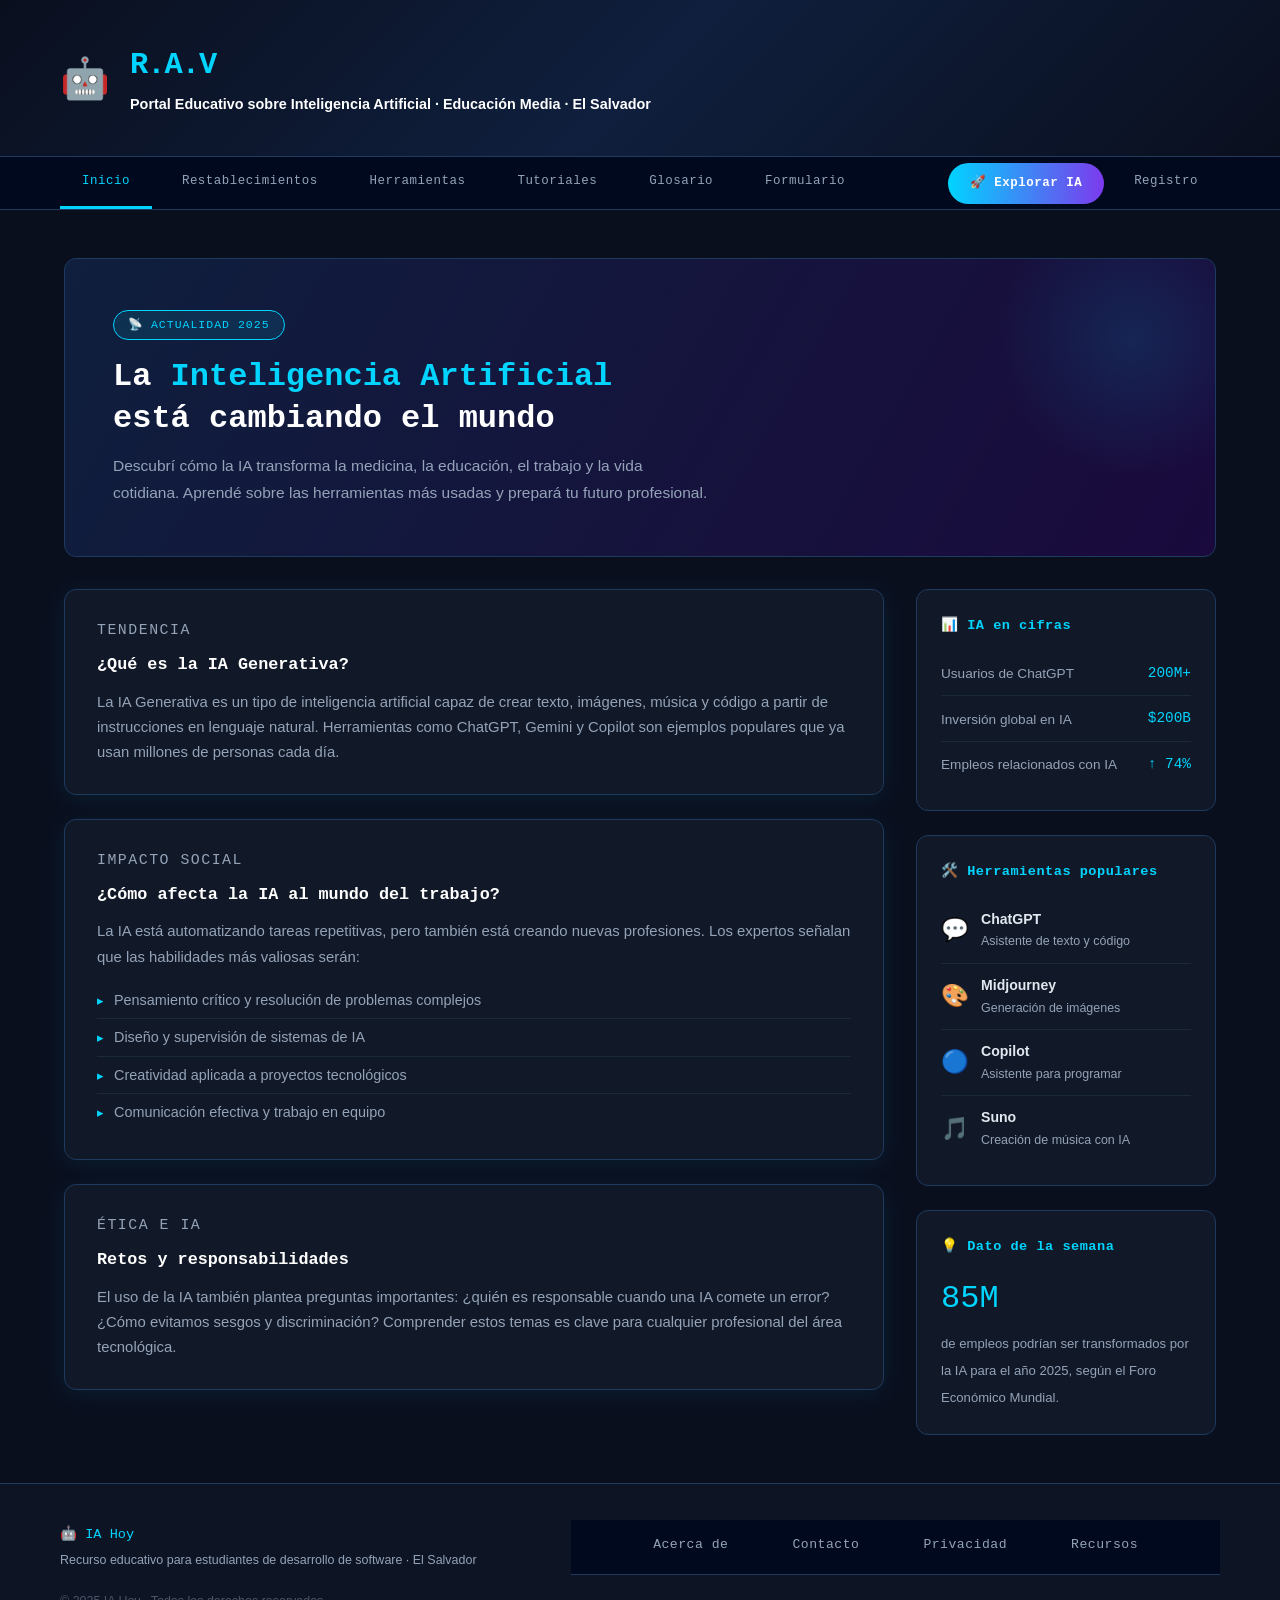
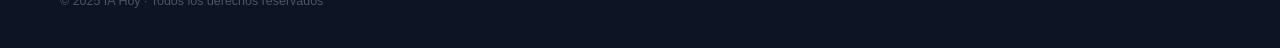
==== index.html @ 8878a4ad "Rename main.html to index.html" ====
<!DOCTYPE html>
<html lang="es">
<head>
<meta charset="UTF-8">
<meta name="viewport" content="width=device-width, initial-scale=1.0">
<title>Inicio · R.A.V</title>
<link rel="stylesheet" href="style.css">
<link rel="icon" href="icons/Icon-IA.png">
</head>
<body>

  <header>
    <div class="header-icono">🤖</div>
    <div>
      <h1>R.A.V</h1>
      <p>Portal Educativo sobre Inteligencia Artificial · Educación Media · El Salvador</p>
    </div>
  </header>


  <nav>
    <a href="main.html" class="activo">Inicio</a>
    <a href="noticias.html">Restablecimientos</a>
    <a href="Herramientas.html">Herramientas</a>
    <a href="#">Tutoriales</a>
    <a href="#">Glosario</a>
    <a href="formulario.html">Formulario</a>
    <a href="ExplorarIA.html" class="btn-especial">🚀 Explorar IA</a>
    <a href="Registro.html">Registro</a>
  </nav>

  <div class="contenedor">

    <section class="hero">
      <span class="hero-badge">📡 ACTUALIDAD 2025</span>
      <h2>La <span>Inteligencia Artificial</span><br />está cambiando el mundo</h2>
      <p>Descubrí cómo la IA transforma la medicina, la educación, el trabajo y la vida cotidiana. Aprendé sobre las herramientas más usadas y prepará tu futuro profesional.</p>
    </section>

    <main>

      <article class="card">
        <p class="card-tag">Tendencia</p>
        <h3>¿Qué es la IA Generativa?</h3>
        <p>La IA Generativa es un tipo de inteligencia artificial capaz de crear texto, imágenes, música y código a partir de instrucciones en lenguaje natural. Herramientas como ChatGPT, Gemini y Copilot son ejemplos populares que ya usan millones de personas cada día.</p>
      </article>

      <article class="card">
        <p class="card-tag">Impacto Social</p>
        <h3>¿Cómo afecta la IA al mundo del trabajo?</h3>
        <p>La IA está automatizando tareas repetitivas, pero también está creando nuevas profesiones. Los expertos señalan que las habilidades más valiosas serán:</p>
        <ul class="card-lista">
          <li>Pensamiento crítico y resolución de problemas complejos</li>
          <li>Diseño y supervisión de sistemas de IA</li>
          <li>Creatividad aplicada a proyectos tecnológicos</li>
          <li>Comunicación efectiva y trabajo en equipo</li>
        </ul>
      </article>

      <article class="card">
        <p class="card-tag">Ética e IA</p>
        <h3>Retos y responsabilidades</h3>
        <p>El uso de la IA también plantea preguntas importantes: ¿quién es responsable cuando una IA comete un error? ¿Cómo evitamos sesgos y discriminación? Comprender estos temas es clave para cualquier profesional del área tecnológica.</p>
      </article>

    </main>

    <aside>

      <div class="aside-card">
        <h4>📊 IA en cifras</h4>
        <div class="stat-item">
          <span class="stat-label">Usuarios de ChatGPT</span>
          <span class="stat-valor">200M+</span>
        </div>
        <div class="stat-item">
          <span class="stat-label">Inversión global en IA</span>
          <span class="stat-valor">$200B</span>
        </div>
        <div class="stat-item">
          <span class="stat-label">Empleos relacionados con IA</span>
          <span class="stat-valor">↑ 74%</span>
        </div>
      </div>

      <div class="aside-card">
        <h4>🛠️ Herramientas populares</h4>
        <div class="herramienta-item">
          <span class="herramienta-icono">💬</span>
          <div>
            <div class="herramienta-nombre">ChatGPT</div>
            <div class="herramienta-desc">Asistente de texto y código</div>
          </div>
        </div>
        <div class="herramienta-item">
          <span class="herramienta-icono">🎨</span>
          <div>
            <div class="herramienta-nombre">Midjourney</div>
            <div class="herramienta-desc">Generación de imágenes</div>
          </div>
        </div>
        <div class="herramienta-item">
          <span class="herramienta-icono">🔵</span>
          <div>
            <div class="herramienta-nombre">Copilot</div>
            <div class="herramienta-desc">Asistente para programar</div>
          </div>
        </div>
        <div class="herramienta-item">
          <span class="herramienta-icono">🎵</span>
          <div>
            <div class="herramienta-nombre">Suno</div>
            <div class="herramienta-desc">Creación de música con IA</div>
          </div>
        </div>
      </div>

      <div class="aside-card">
        <h4>💡 Dato de la semana</h4>
        <span class="dato-grande">85M</span>
        <span class="dato-desc">de empleos podrían ser transformados por la IA para el año 2025, según el Foro Económico Mundial.</span>
      </div>

    </aside>

  </div><footer>
    <div class="footer-marca">
      🤖 IA Hoy
      <span>Recurso educativo para estudiantes de desarrollo de software · El Salvador</span>
    </div>
    <nav class="footer-links">
      <a href="#">Acerca de</a>
      <a href="#">Contacto</a>
      <a href="#">Privacidad</a>
      <a href="#">Recursos</a>
    </nav>
    <p class="footer-copy">&copy; 2025 IA Hoy · Todos los derechos reservados</p>
  </footer>

</body>
</html>
---- style.css ----
/* === VARIABLES Y RESET === */
:root {
  --color-fondo: #0a0f1e;
  --color-card: #111827;
  --color-borde: #1e3a5f;
  --color-acento: #00d4ff;
  --color-acento2: #7c3aed;
  --color-texto: #e2e8f0;
  --color-suave: #94a3b8;
  --fuente-titulo: 'Space Mono', monospace;
  --fuente-cuerpo: 'Sora', sans-serif;
  --radio: 12px;
  --sombra: 0 4px 24px rgba(0, 212, 255, 0.08);
}

* {
  margin: 0;
  padding: 0;
  box-sizing: border-box;
}

body {
  background-color: var(--color-fondo);
  color: var(--color-texto);
  font-family: var(--fuente-cuerpo);
  font-size: 16px;
  line-height: 1.7;
}

/* === HEADER === */
header {
  background: linear-gradient(135deg, #0a0f1e 0%, #0f1f3d 50%, #0a0f1e 100%);
  border-bottom: 1px solid var(--color-borde);
  padding: 40px 60px;
  display: flex;
  align-items: center;
  gap: 20px;
  animation: fadeDown 0.7s ease both;
}

.header-icono {
  font-size: 2.5rem;
  animation: pulso 2.5s infinite ease-in-out;
}

@keyframes pulso {
  0%, 100% { transform: scale(1); }
  50% { transform: scale(1.12); }
}

header h1 {
  font-family: var(--fuente-titulo);
  font-size: 1.9rem;
  color: var(--color-acento);
  letter-spacing: -1px;
}

header p {
  color: #ffffff;
  font-size: 0.9rem;
  font-weight: 700;
}

/* === NAV === */
nav {
  background-color: #01091f;
  border-bottom: 1px solid var(--color-borde);
  padding: 0 60px;
  display: flex;
  gap: 8px;
  align-items: center;
  animation: fadeDown 0.8s ease 0.1s both;
}

nav a {
  display: inline-block;
  padding: 14px 22px;
  text-decoration: none;
  color: var(--color-suave);
  font-family: var(--fuente-titulo);
  font-size: 0.78rem;
  letter-spacing: 0.5px;
  transition: color 0.3s, border-bottom 0.3s;
  border-bottom: 3px solid transparent;
}

nav a:hover,
nav a.activo {
  color: #00d4ff;
  border-bottom: 3px solid var(--color-acento);
}

nav a.btn-especial {
  margin-left: auto;
  background: linear-gradient(90deg, var(--color-acento), var(--color-acento2));
  color: #fff;
  border-radius: 30px;
  border-bottom: none;
  padding: 10px 22px;
  font-weight: 700;
  transition: opacity 0.3s, transform 0.2s;
}

nav a.btn-especial:hover {
  opacity: 0.85;
  transform: translateY(-1px);
  border-bottom: none;
}

/* === LAYOUT PRINCIPAL === */
.contenedor {
  max-width: 1200px;
  margin: 0 auto;
  padding: 48px 24px;
  display: grid;
  grid-template-columns: 1fr 300px;
  grid-template-rows: auto auto;
  gap: 32px;
}

/* === HERO / BANNER === */
.hero {
  grid-column: 1 / -1;
  background: linear-gradient(120deg, #0f1f3d, #1a0a3d);
  border: 1px solid var(--color-borde);
  border-radius: var(--radio);
  padding: 50px 48px;
  position: relative;
  overflow: hidden;
  animation: fadeUp 0.7s ease 0.2s both;
}

.hero::before {
  content: '';
  position: absolute;
  top: -60px;
  right: -60px;
  width: 280px;
  height: 280px;
  background: radial-gradient(circle, rgba(0,212,255,0.12), transparent 70%);
  border-radius: 50%;
}

.hero-badge {
  display: inline-block;
  background: rgba(0, 212, 255, 0.1);
  border: 1px solid var(--color-acento);
  color: var(--color-acento);
  font-family: var(--fuente-titulo);
  font-size: 0.72rem;
  padding: 4px 14px;
  border-radius: 20px;
  margin-bottom: 16px;
  letter-spacing: 1px;
}

.hero h2 {
  font-family: var(--fuente-titulo);
  font-size: 2rem;
  color: #fff;
  margin-bottom: 14px;
  line-height: 1.3;
}

.hero h2 span {
  color: var(--color-acento);
}

.hero p {
  color: var(--color-suave);
  max-width: 600px;
  font-size: 0.97rem;
}

/* === MAIN CONTENT === */
main {
  display: flex;
  flex-direction: column;
  gap: 24px;
  animation: fadeUp 0.7s ease 0.3s both;
}

.card {
  background-color: var(--color-card);
  border: 1px solid var(--color-borde);
  border-radius: var(--radio);
  padding: 28px 32px;
  box-shadow: var(--sombra);
  transition: transform 0.25s, box-shadow 0.25s;
}

.card:hover {
  transform: translateY(-3px);
  box-shadow: 0 8px 32px rgba(0, 212, 255, 0.14);
}

.card-tag {
  font-family: var(--fuente-titulo);
  font-size: 0.68rem;
  letter-spacing: 1.5px;
  text-transform: uppercase;
  color: var(--color-acento2);
  margin-bottom: 8px;
}

.card h3 {
  font-family: var(--fuente-titulo);
  font-size: 1.05rem;
  color: #fff;
  margin-bottom: 10px;
}

.card p {
  color: var(--color-suave);
  font-size: 0.93rem;
}

.card-lista {
  list-style: none;
  margin-top: 12px;
}

.card-lista li {
  color: var(--color-suave);
  font-size: 0.9rem;
  padding: 6px 0;
  border-bottom: 1px solid #1a2a3a;
  display: flex;
  gap: 10px;
  align-items: flex-start;
}

.card-lista li:last-child { border-bottom: none; }

.card-lista li::before {
  content: '▸';
  color: var(--color-acento);
  font-size: 0.8rem;
  margin-top: 2px;
  flex-shrink: 0;
}

/* === ASIDE === */
aside {
  display: flex;
  flex-direction: column;
  gap: 24px;
  animation: fadeUp 0.7s ease 0.4s both;
}

.aside-card {
  background-color: var(--color-card);
  border: 1px solid var(--color-borde);
  border-radius: var(--radio);
  padding: 24px;
}

.aside-card h4 {
  font-family: var(--fuente-titulo);
  font-size: 0.85rem;
  color: var(--color-acento);
  margin-bottom: 14px;
  letter-spacing: 0.5px;
}

.stat-item {
  display: flex;
  justify-content: space-between;
  align-items: center;
  padding: 10px 0;
  border-bottom: 1px solid #1a2a3a;
}

.stat-item:last-child { border-bottom: none; }

.stat-label {
  font-size: 0.85rem;
  color: var(--color-suave);
}

.stat-valor {
  font-family: var(--fuente-titulo);
  font-size: 0.9rem;
  color: var(--color-acento);
}

.dato-grande {
  font-family: var(--fuente-titulo);
  font-size: 2rem;
  color: var(--color-acento);
  display: block;
  margin: 6px 0 2px;
}

.dato-desc {
  font-size: 0.82rem;
  color: var(--color-suave);
}

.herramienta-item {
  display: flex;
  align-items: center;
  gap: 12px;
  padding: 10px 0;
  border-bottom: 1px solid #1a2a3a;
}

.herramienta-item:last-child { border-bottom: none; }

.herramienta-icono {
  font-size: 1.4rem;
}

.herramienta-nombre {
  font-size: 0.88rem;
  color: var(--color-texto);
  font-weight: 600;
}

.herramienta-desc {
  font-size: 0.78rem;
  color: var(--color-suave);
}

/* === FOOTER === */
footer {
  background-color: #0d1424;
  border-top: 1px solid var(--color-borde);
  padding: 36px 60px;
  display: flex;
  justify-content: space-between;
  align-items: center;
  flex-wrap: wrap;
  gap: 16px;
  animation: fadeUp 0.7s ease 0.5s both;
}

.footer-marca {
  font-family: var(--fuente-titulo);
  font-size: 0.85rem;
  color: var(--color-acento);
}

.footer-marca span {
  display: block;
  font-family: var(--fuente-cuerpo);
  font-size: 0.78rem;
  color: var(--color-suave);
  font-weight: 300;
  margin-top: 4px;
}

.footer-links {
  display: flex;
  gap: 20px;
}

.footer-links a {
  color: var(--color-suave);
  text-decoration: none;
  font-size: 0.82rem;
  transition: color 0.3s;
}

.footer-links a:hover { color: var(--color-acento); }

.footer-copy {
  font-size: 0.78rem;
  color: #4a5568;
}

/* === ANIMACIONES === */
@keyframes fadeDown {
  from { opacity: 0; transform: translateY(-16px); }
  to   { opacity: 1; transform: translateY(0); }
}

@keyframes fadeUp {
  from { opacity: 0; transform: translateY(20px); }
  to   { opacity: 1; transform: translateY(0); }
}

/* === RESPONSIVE === */
@media (max-width: 820px) {
  header, nav, footer { padding-left: 20px; padding-right: 20px; }
  nav { flex-wrap: wrap; }
  .contenedor { grid-template-columns: 1fr; }
  .hero { padding: 32px 24px; }
  .hero h2 { font-size: 1.45rem; }
}

@media (max-width: 600px) {
  header, nav, footer { padding-left: 15px; padding-right: 15px; }
  .hero h2 { font-size: 1.25rem; }
}

@media (max-width: 480px) {
  nav { flex-direction: column; }
  .hero { padding: 24px 16px; }
  .hero h2 { font-size: 1.1rem; }
}

@media (max-width: 360px) {
  header, nav, footer { padding-left: 10px; padding-right: 10px; }
  .hero { padding: 20px 12px; }
  .hero h2 { font-size: 1rem; }
}
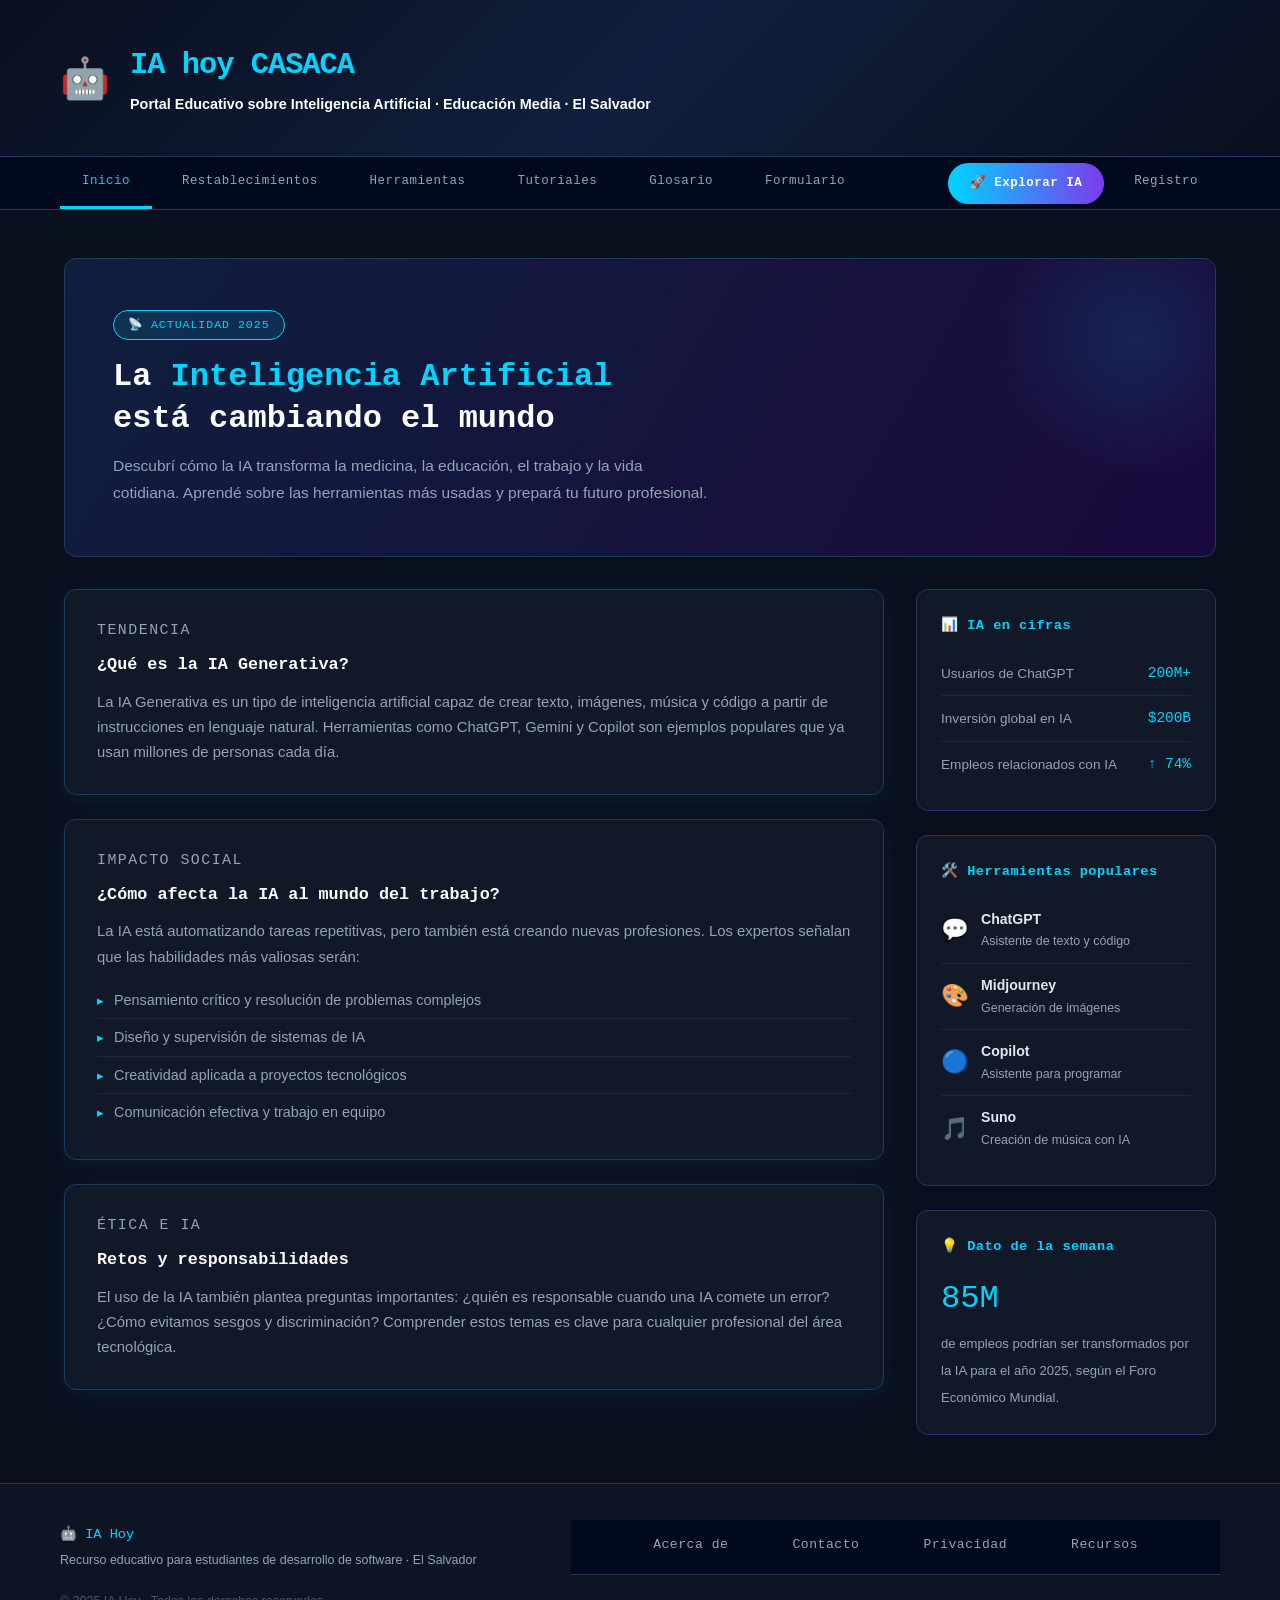
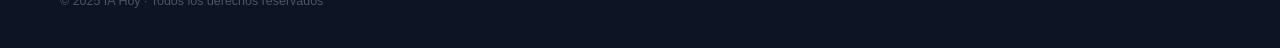
==== commit c8279c05: "Update index.html" ====
--- a/index.html
+++ b/index.html
@@ -12,14 +12,14 @@
   <header>
     <div class="header-icono">🤖</div>
     <div>
-      <h1>R.A.V</h1>
+      <h1>IA hoy CASACA</h1>
       <p>Portal Educativo sobre Inteligencia Artificial · Educación Media · El Salvador</p>
     </div>
   </header>
 
 
   <nav>
-    <a href="main.html" class="activo">Inicio</a>
+    <a href="index.html" class="activo">Inicio</a>
     <a href="noticias.html">Restablecimientos</a>
     <a href="Herramientas.html">Herramientas</a>
     <a href="#">Tutoriales</a>
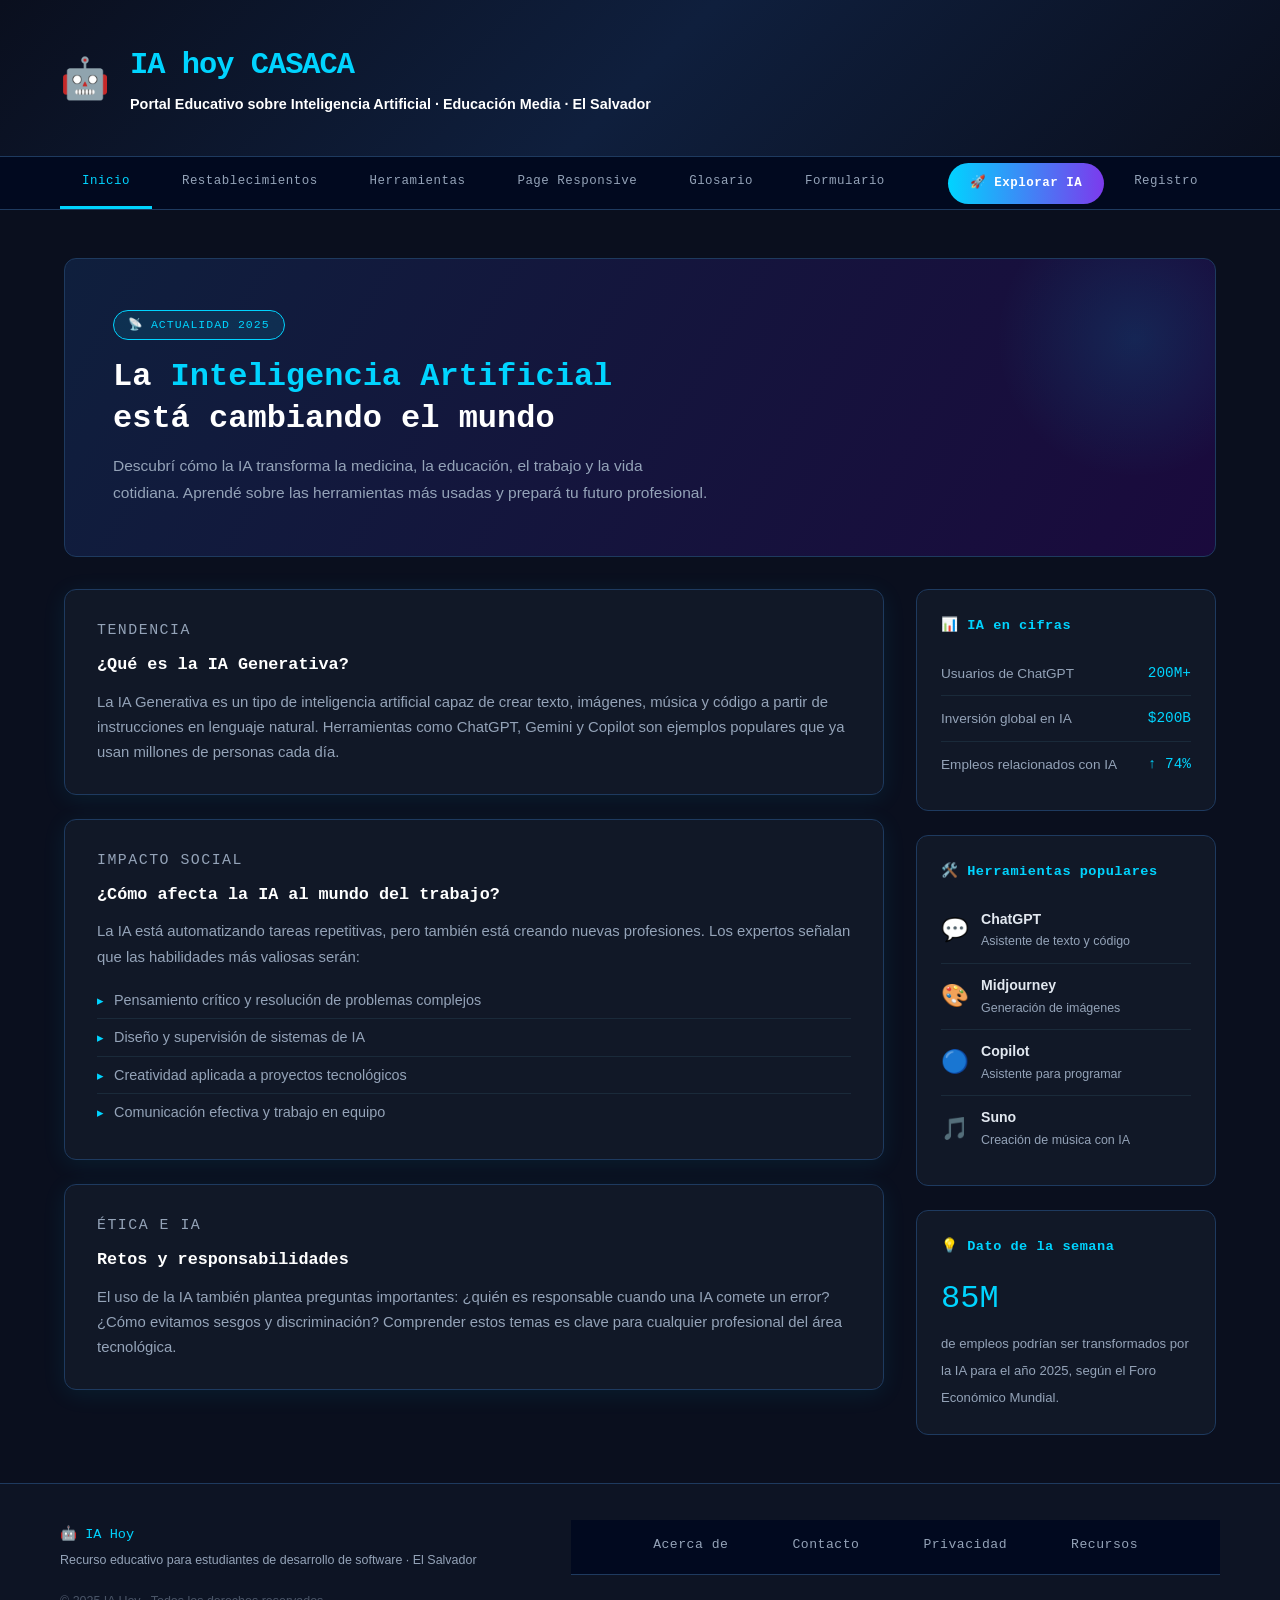
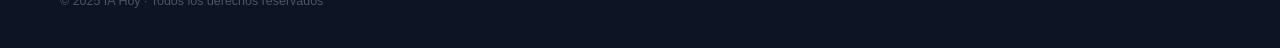
==== commit 418ebb37: "Update index.html" ====
--- a/index.html
+++ b/index.html
@@ -22,7 +22,7 @@
     <a href="index.html" class="activo">Inicio</a>
     <a href="noticias.html">Restablecimientos</a>
     <a href="Herramientas.html">Herramientas</a>
-    <a href="#">Tutoriales</a>
+    <a href="responsivepage.html">Page Responsive</a>
     <a href="#">Glosario</a>
     <a href="formulario.html">Formulario</a>
     <a href="ExplorarIA.html" class="btn-especial">🚀 Explorar IA</a>
